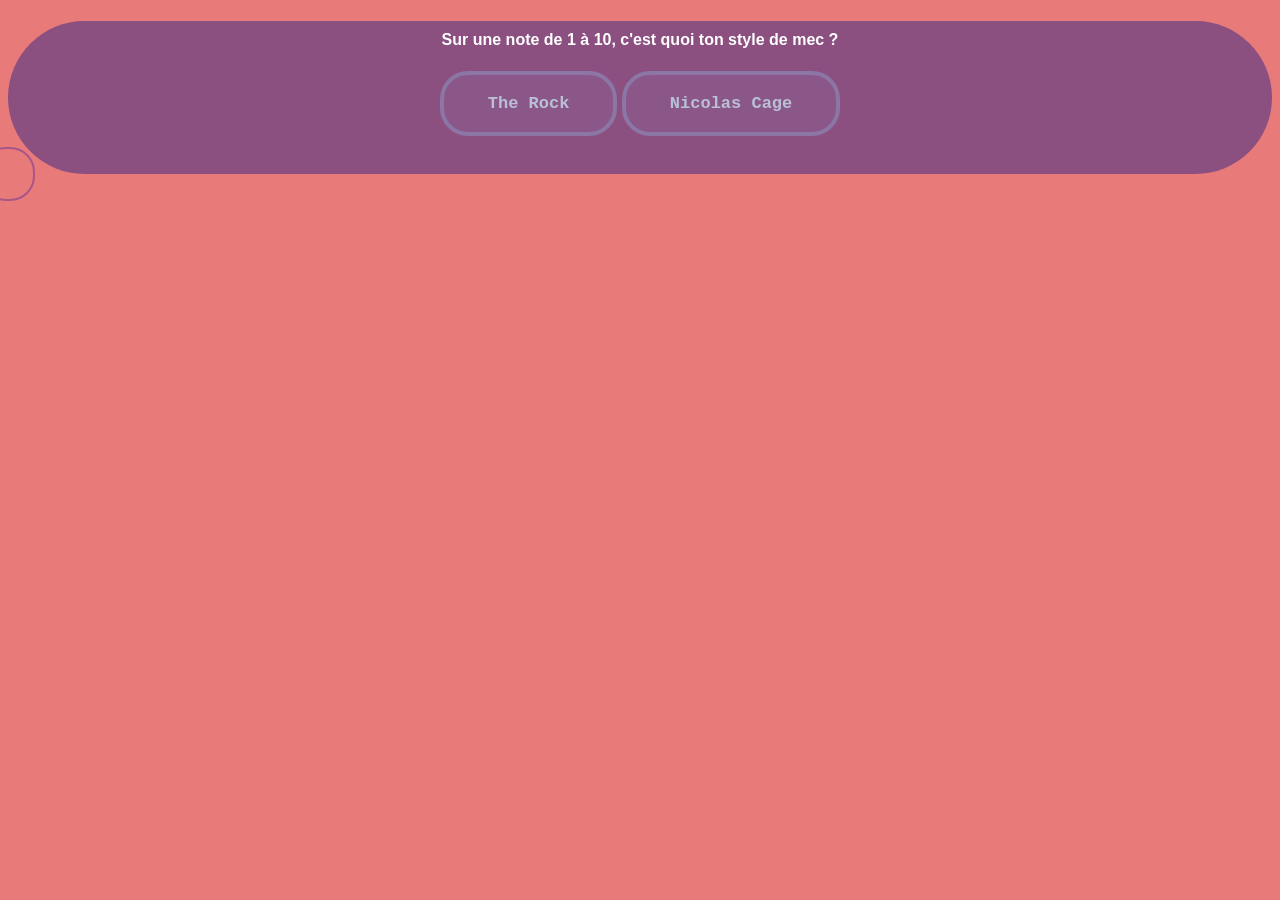
==== index.html @ f4c0b6d4 "styles upagrade" ====
<!DOCTYPE html>
<html lang="fr">
<head>
    <meta charset="UTF-8">
    <meta http-equiv="X-UA-Compatible" content="IE=edge">
    <meta name="viewport" content="width=device-width, initial-scale=1.0">
    <link rel="stylesheet" href="style.css">
    <title>ma page personnelle</title>
</head>
<body>
    <div class="question1 box">
        <h4>Sur une note de 1 à 10, c'est quoi ton style de mec ?</h4>
        <button id="btn-1" class="twoButtons">The Rock</button>
        <button id="btn-2" class="twoButtons">Nicolas Cage</button>
        <p> la reponse est :</p>
    </div>
    <div class="mousemove">    
    </div>
    <script src="script.js"></script>
</body>
</html>
---- style.css ----
h1 {
    color: #149eb1;

}

h2 {
    color: #ff04c9;
}

body {
    background-color: #e97a7a;
    text-align: justify;
    overflow-x: hidden;
}

p {
    color: #15008b;
}

h4 {
    color: white;
    text-align: center;
    padding-top: 10px;
}

p {
    color: white;
    border-radius: 5px;
    visibility: hidden;
    width: 240px;
    margin: 10px auto 0;
    transition: 0.6s ease;
}

.twoButtons {
    background-color: RGBA(139, 118, 165, 0.21);
    border-radius: 28px;
    border: 4px solid #8b76a5;
    display: inline-block;
    cursor: pointer;
    color: #b9c0d5;
    font-family: Courier New;
    font-size: 17px;
    font-weight: bold;
    padding: 19px 44px;
    text-decoration: none;
}

.twoButtons:hover {
    background-color: transparent;
}

.box {
    background-color: #8b4f80;
    font-family: 'Segoe UI', Tahoma, Geneva, Verdana, sans-serif;
    text-align: center;
    padding-bottom: 10px;
    border-radius: 200px;
}

.showAnswer {
    visibility: visible;
}

.mousemove {
    height: 50px;
    width: 50px;
    border: 2px solid rebeccapurple;
    transform: translate(-50%, -50%);
    border-radius: 25px;
    position: absolute;
    opacity: 50%;
    z-index: -1;
    transition: 0.2s ease;
}
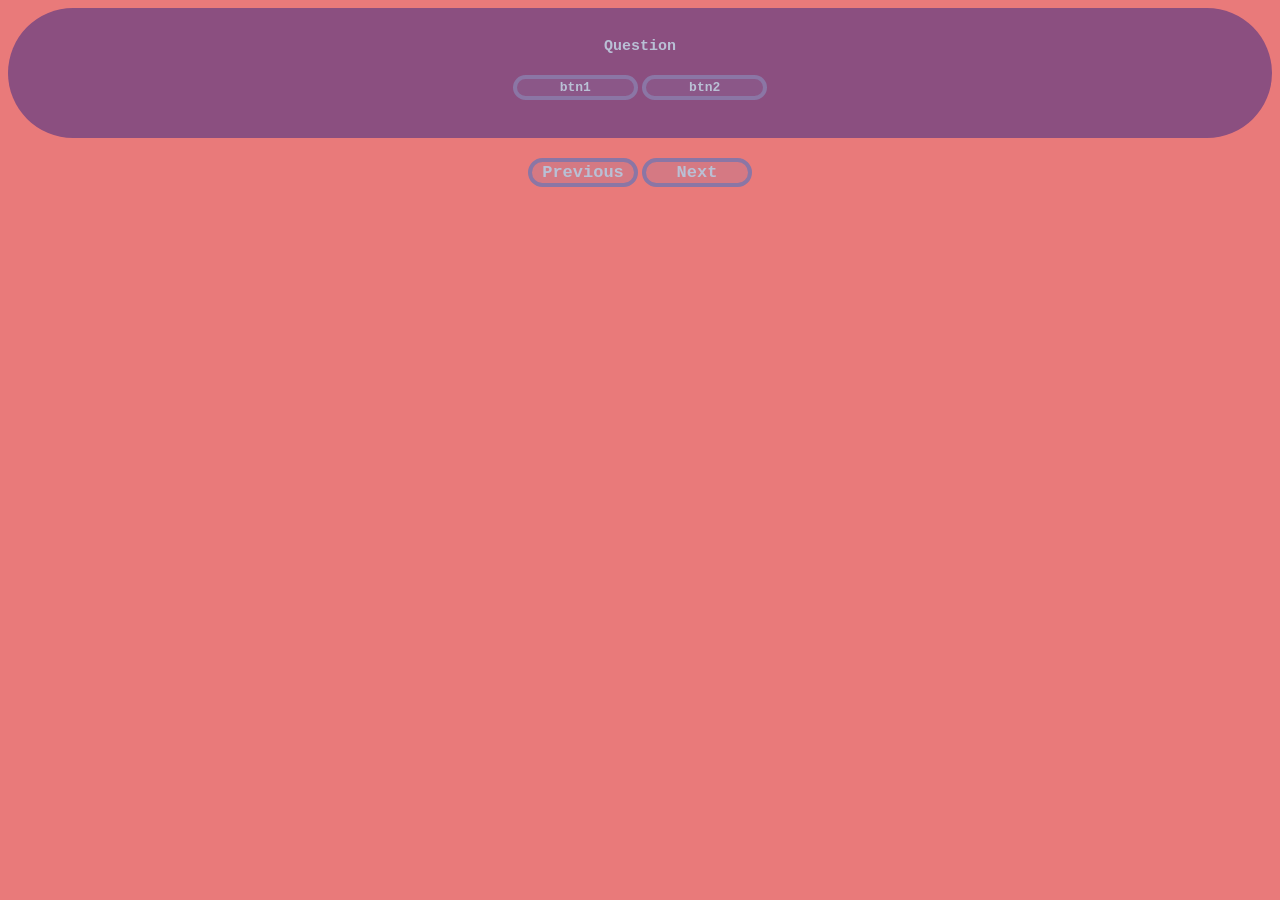
==== commit 2193bfca: "nav" ====
--- a/index.html
+++ b/index.html
@@ -9,12 +9,14 @@
 </head>
 <body>
     <div class="question1 box">
-        <h4>Sur une note de 1 à 10, c'est quoi ton style de mec ?</h4>
-        <button id="btn-1" class="twoButtons">The Rock</button>
-        <button id="btn-2" class="twoButtons">Nicolas Cage</button>
-        <p> la reponse est :</p>
+        <h4 id="question">Question</h4>
+        <button id="btn-1" class="twoButtons">btn1</button>
+        <button id="btn-2" class="twoButtons">btn2</button>
+        <p id="reponse">reponse</p>
     </div>
-    <div class="mousemove">    
+    <div class="navBtnContainer">
+        <button id ="prvsBtn" class="navBtn">Previous</button>
+        <button id ="nextBtn" class="navBtn">Next</button>
     </div>
     <script src="script.js"></script>
 </body>
--- a/style.css
+++ b/style.css
@@ -13,24 +13,26 @@
     overflow-x: hidden;
 }
 
-p {
-    color: #15008b;
-}
-
 h4 {
-    color: white;
+    color: #b9c0d5;
+    font-family:'Courier New', Courier, monospace;
+    font-weight: bold;
     text-align: center;
-    padding-top: 10px;
+    margin-left: 25px;
+    margin-right: 25px;
+    font-size: 15px;
 }
 
 p {
+    opacity: 0%;
     color: white;
     border-radius: 5px;
     visibility: hidden;
     width: 240px;
     margin: 10px auto 0;
-    transition: 0.6s ease;
+
 }
+
 
 .twoButtons {
     background-color: RGBA(139, 118, 165, 0.21);
@@ -40,9 +42,9 @@
     cursor: pointer;
     color: #b9c0d5;
     font-family: Courier New;
-    font-size: 17px;
+    font-size: 13px;
     font-weight: bold;
-    padding: 19px 44px;
+    width: 125px;
     text-decoration: none;
 }
 
@@ -55,21 +57,44 @@
     font-family: 'Segoe UI', Tahoma, Geneva, Verdana, sans-serif;
     text-align: center;
     padding-bottom: 10px;
+    padding-top: 10px;
     border-radius: 200px;
 }
 
-.showAnswer {
-    visibility: visible;
+.navBtnContainer {
+    text-align: center;
+    padding-bottom: 10px;
+    border-radius: 200px;
 }
 
-.mousemove {
-    height: 50px;
-    width: 50px;
-    border: 2px solid rebeccapurple;
-    transform: translate(-50%, -50%);
-    border-radius: 25px;
-    position: absolute;
-    opacity: 50%;
-    z-index: -1;
-    transition: 0.2s ease;
+.navBtn {
+    background-color: RGBA(139, 118, 165, 0.21);
+    width: 110px;
+    border-radius: 28px;
+    border: 4px solid #8b76a5;
+    cursor: pointer;
+    color: #b9c0d5;
+    font-family: Courier New;
+    font-size: 17px;
+    font-weight: bold;
+    margin-top: 20px;
+    text-align: center;
 }
+
+.navBtn:hover {
+    background-color: transparent;
+}
+
+.showGoodAnswer {
+    visibility: visible;
+    background-color: green;
+    opacity: 100%;
+    transition: ease 0.2s;
+}
+
+.showBadAnswer {
+    visibility: visible;
+    background-color: red;
+    opacity: 100%;
+    transition: ease 0.2s;
+}
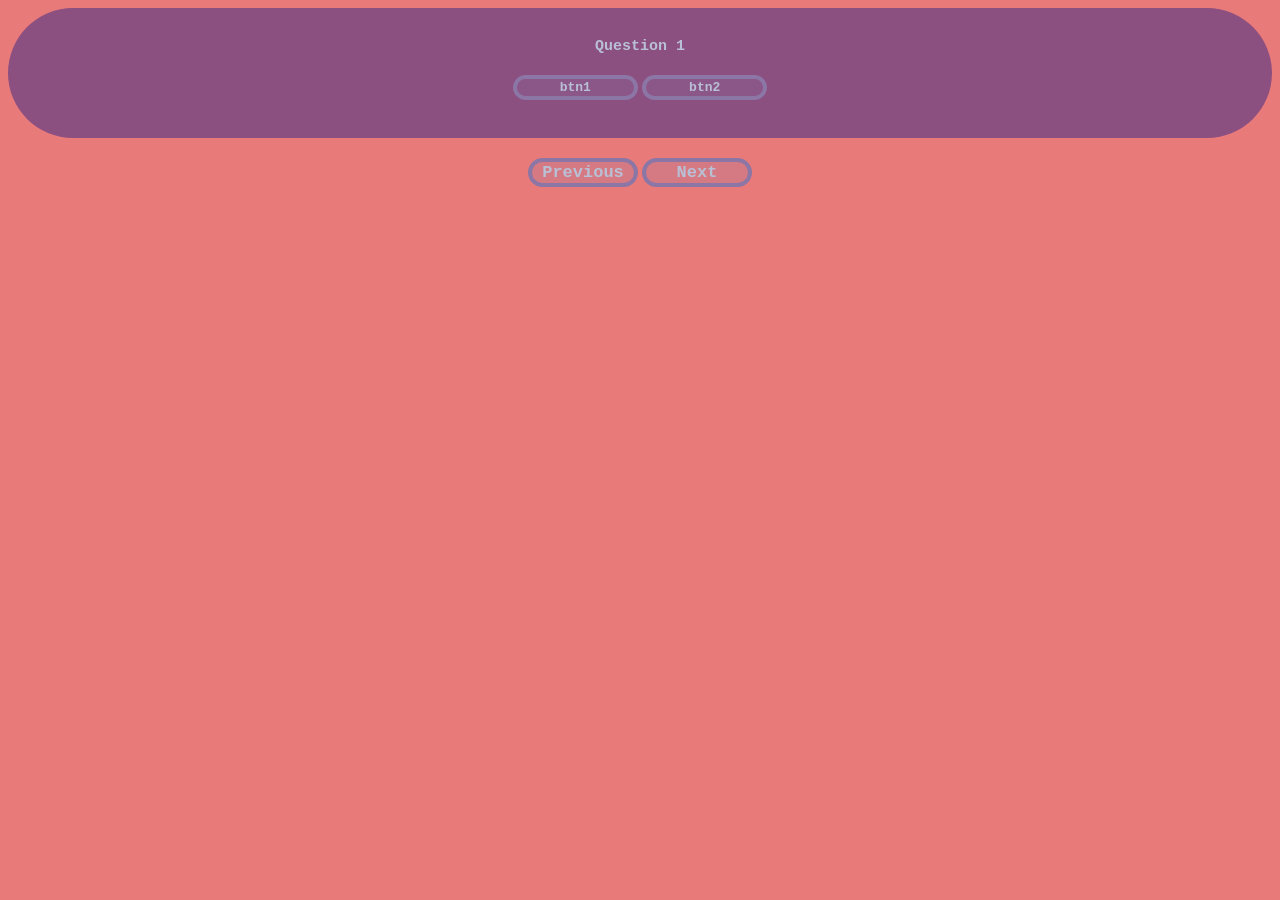
==== commit f5e8c049: "icon" ====
--- a/index.html
+++ b/index.html
@@ -5,11 +5,12 @@
     <meta http-equiv="X-UA-Compatible" content="IE=edge">
     <meta name="viewport" content="width=device-width, initial-scale=1.0">
     <link rel="stylesheet" href="style.css">
+    <link rel="Tab icon" href="icon.ico"/>
     <title>ma page personnelle</title>
 </head>
 <body>
     <div class="question1 box">
-        <h4 id="question">Question</h4>
+        <h4 id="question"></h4>
         <button id="btn-1" class="twoButtons">btn1</button>
         <button id="btn-2" class="twoButtons">btn2</button>
         <p id="reponse">reponse</p>
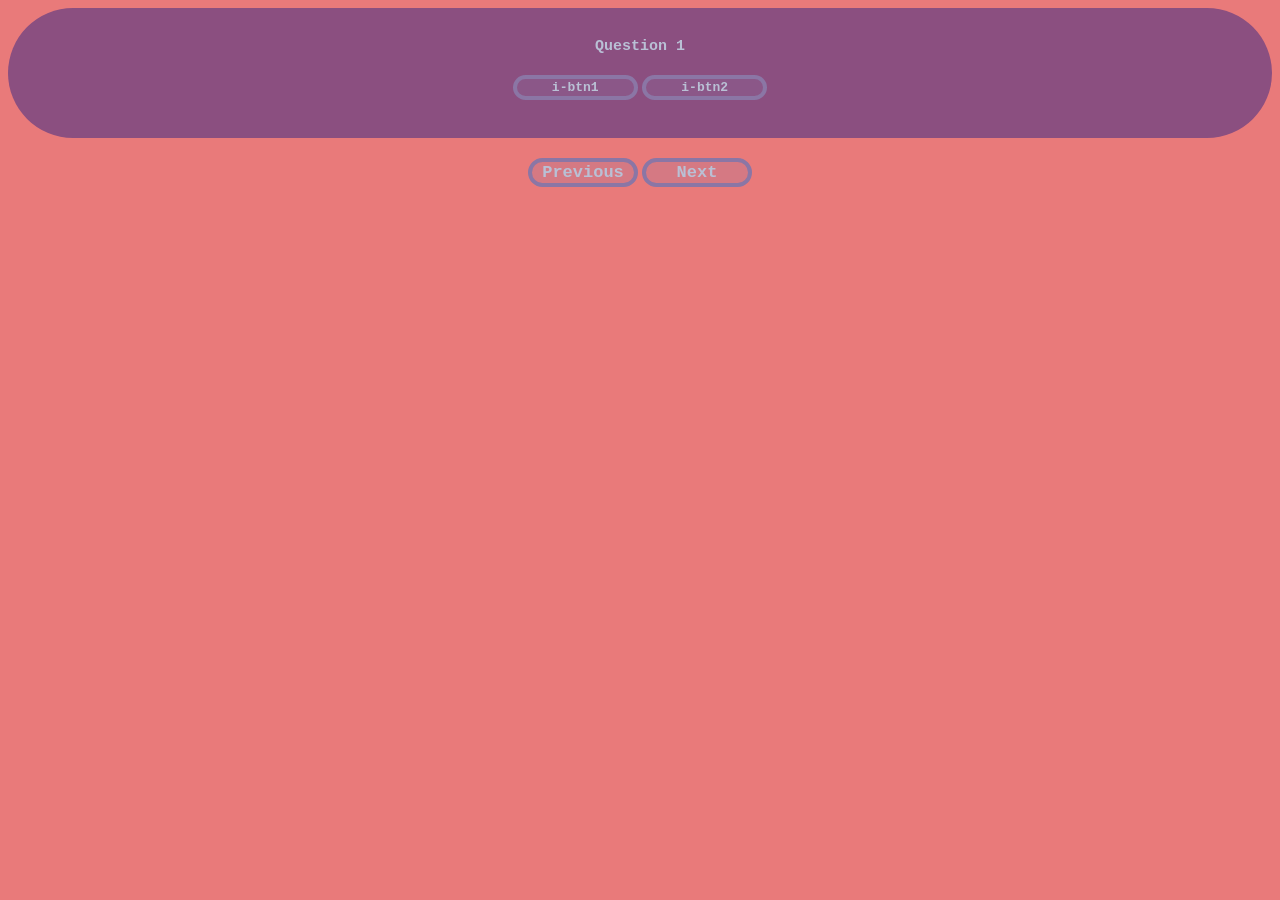
==== commit 65c35b23: "icon" ====
--- a/index.html
+++ b/index.html
@@ -10,9 +10,9 @@
 </head>
 <body>
     <div class="question1 box">
-        <h4 id="question"></h4>
-        <button id="btn-1" class="twoButtons">btn1</button>
-        <button id="btn-2" class="twoButtons">btn2</button>
+        <h4 id="question">press Next</h4>
+        <button id="btn-1" class="twoButtons"></button>
+        <button id="btn-2" class="twoButtons"></button>
         <p id="reponse">reponse</p>
     </div>
     <div class="navBtnContainer">
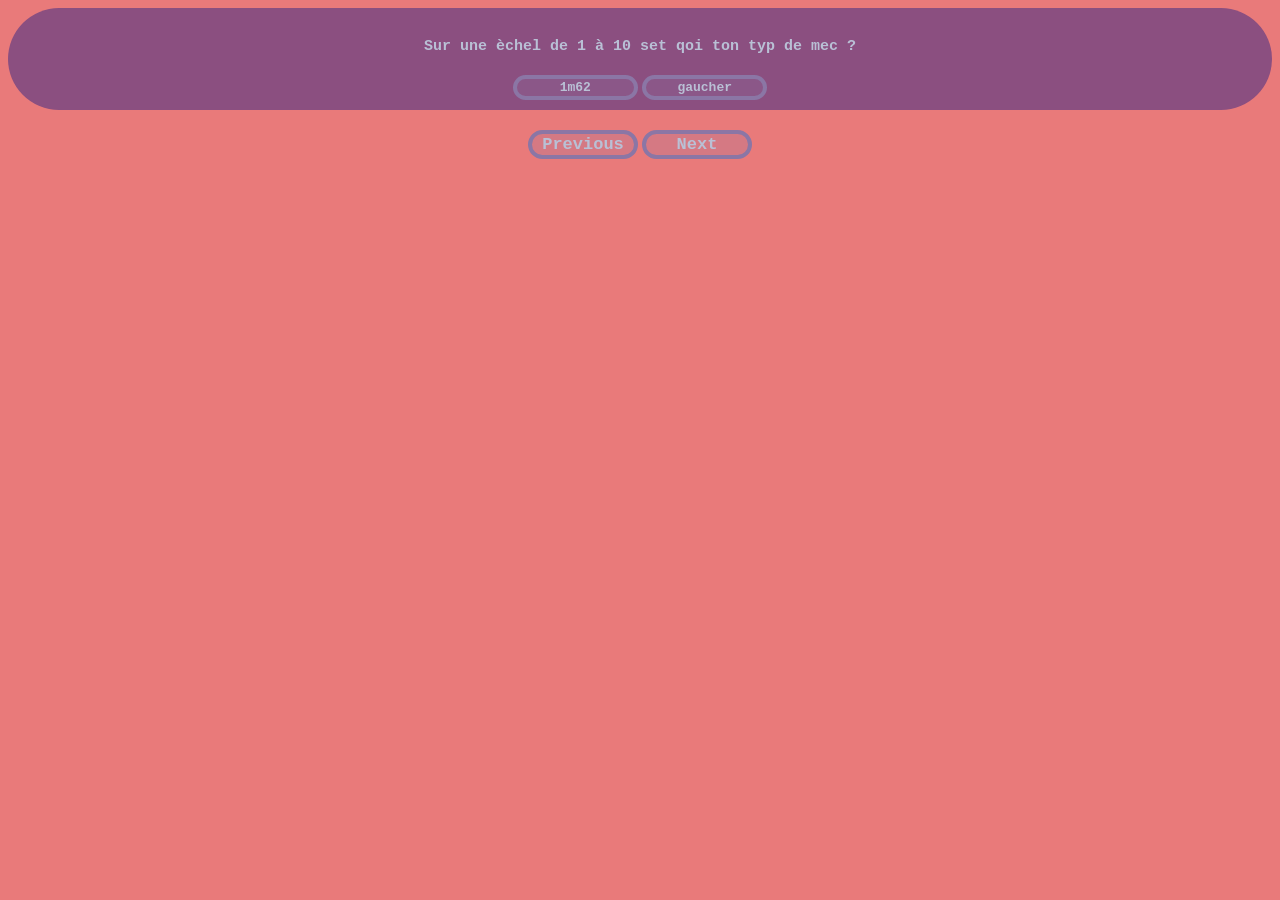
==== commit 8d2cb022: "green red buttons" ====
--- a/index.html
+++ b/index.html
@@ -13,7 +13,7 @@
         <h4 id="question">press Next</h4>
         <button id="btn-1" class="twoButtons"></button>
         <button id="btn-2" class="twoButtons"></button>
-        <p id="reponse">reponse</p>
+        <!-- <p id="reponse">reponse</p> -->
     </div>
     <div class="navBtnContainer">
         <button id ="prvsBtn" class="navBtn">Previous</button>
--- a/style.css
+++ b/style.css
@@ -61,6 +61,13 @@
     border-radius: 200px;
 }
 
+.btn-1 {
+
+}
+.btn-2 {
+
+}
+
 .navBtnContainer {
     text-align: center;
     padding-bottom: 10px;
@@ -91,10 +98,3 @@
     opacity: 100%;
     transition: ease 0.2s;
 }
-
-.showBadAnswer {
-    visibility: visible;
-    background-color: red;
-    opacity: 100%;
-    transition: ease 0.2s;
-}
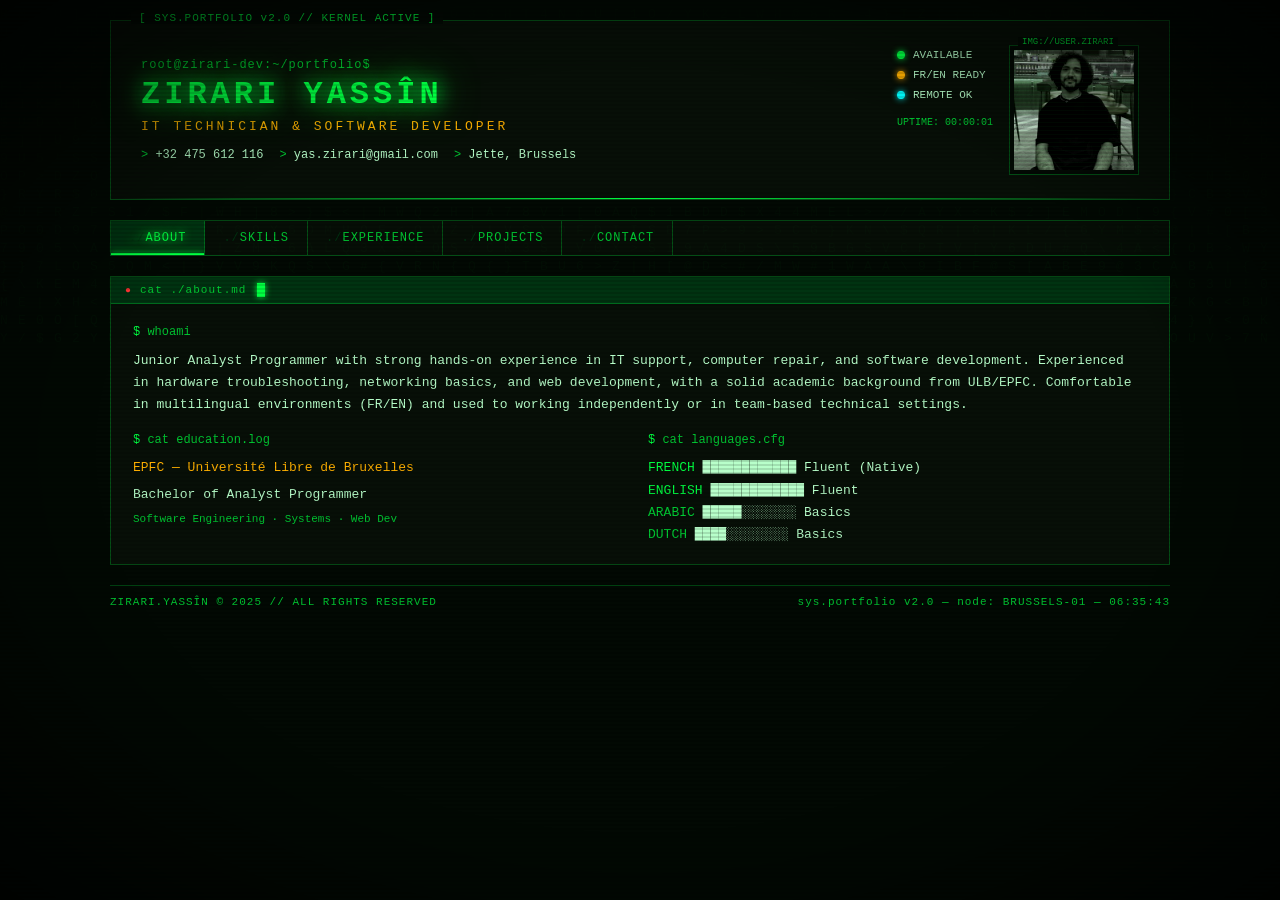
==== commit eaf586c6: "index.html" ====
--- a/index.html
+++ b/index.html
@@ -1,24 +1,953 @@
 <!DOCTYPE html>
-<html lang="fr">
+<html lang="en">
 <head>
-    <meta charset="UTF-8">
-    <meta http-equiv="X-UA-Compatible" content="IE=edge">
-    <meta name="viewport" content="width=device-width, initial-scale=1.0">
-    <link rel="stylesheet" href="style.css">
-    <link rel="Tab icon" href="icon.ico"/>
-    <title>ma page personnelle</title>
+<meta charset="UTF-8">
+<meta name="viewport" content="width=device-width, initial-scale=1.0">
+<title>ZIRARI YASSÎN // SYS.PORTFOLIO</title>
+<style>
+  :root {
+    --green: #00ff41;
+    --green-dim: #00cc33;
+    --green-faint: #003311;
+    --amber: #ffb000;
+    --red: #ff3333;
+    --cyan: #00ffff;
+    --bg: #030a04;
+    --bg2: #070f07;
+    --text: #b8ffca;
+    --border: #00ff4144;
+  }
+
+  * { margin: 0; padding: 0; box-sizing: border-box; }
+
+  html, body {
+    width: 100%; height: 100%;
+    background: var(--bg);
+    color: var(--green);
+    font-family: 'Courier New', Courier, monospace;
+    font-size: 14px;
+    overflow-x: hidden;
+  }
+
+  /* CRT scanlines overlay */
+  body::after {
+    content: '';
+    position: fixed; inset: 0;
+    background: repeating-linear-gradient(
+      0deg,
+      transparent,
+      transparent 2px,
+      rgba(0,0,0,0.12) 2px,
+      rgba(0,0,0,0.12) 4px
+    );
+    pointer-events: none;
+    z-index: 9999;
+  }
+
+  /* CRT vignette */
+  body::before {
+    content: '';
+    position: fixed; inset: 0;
+    background: radial-gradient(ellipse at center, transparent 60%, rgba(0,0,0,0.7) 100%);
+    pointer-events: none;
+    z-index: 9998;
+  }
+
+  /* BOOT SCREEN */
+  #boot {
+    position: fixed; inset: 0;
+    background: var(--bg);
+    z-index: 9990;
+    display: flex;
+    flex-direction: column;
+    justify-content: center;
+    align-items: flex-start;
+    padding: 60px;
+    animation: bootFadeOut 0.5s 4.2s forwards;
+  }
+
+  @keyframes bootFadeOut {
+    to { opacity: 0; pointer-events: none; }
+  }
+
+  .boot-line {
+    opacity: 0;
+    animation: bootReveal 0.05s forwards;
+    white-space: nowrap;
+    overflow: hidden;
+  }
+
+  @keyframes bootReveal {
+    to { opacity: 1; }
+  }
+
+  .boot-line:nth-child(1)  { animation-delay: 0.1s;  color: var(--green); }
+  .boot-line:nth-child(2)  { animation-delay: 0.35s; color: var(--text); }
+  .boot-line:nth-child(3)  { animation-delay: 0.55s; color: var(--text); }
+  .boot-line:nth-child(4)  { animation-delay: 0.75s; color: var(--amber); }
+  .boot-line:nth-child(5)  { animation-delay: 1.0s;  color: var(--text); }
+  .boot-line:nth-child(6)  { animation-delay: 1.2s;  color: var(--green); }
+  .boot-line:nth-child(7)  { animation-delay: 1.5s;  color: var(--text); }
+  .boot-line:nth-child(8)  { animation-delay: 1.7s;  color: var(--text); }
+  .boot-line:nth-child(9)  { animation-delay: 1.9s;  color: var(--amber); }
+  .boot-line:nth-child(10) { animation-delay: 2.2s;  color: var(--green); font-weight: bold; letter-spacing: 2px; }
+  .boot-line:nth-child(11) { animation-delay: 2.5s;  color: var(--cyan); }
+  .boot-line:nth-child(12) { animation-delay: 2.8s;  color: var(--green); }
+  .boot-line:nth-child(13) { animation-delay: 3.1s;  color: var(--amber); }
+  .boot-line:nth-child(14) { animation-delay: 3.6s;  color: var(--green); }
+
+  /* MAIN LAYOUT */
+  #main {
+    opacity: 0;
+    animation: mainReveal 0.6s 4.3s forwards;
+    min-height: 100vh;
+    padding: 20px;
+    max-width: 1100px;
+    margin: 0 auto;
+  }
+
+  @keyframes mainReveal {
+    to { opacity: 1; }
+  }
+
+  /* HEADER */
+  .header {
+    border: 1px solid var(--border);
+    padding: 24px 30px;
+    margin-bottom: 20px;
+    position: relative;
+    background: var(--bg2);
+    display: grid;
+    grid-template-columns: 1fr auto;
+    gap: 24px;
+    align-items: center;
+  }
+
+  .header::before {
+    content: '[ SYS.PORTFOLIO v2.0 // KERNEL ACTIVE ]';
+    position: absolute;
+    top: -9px; left: 20px;
+    background: var(--bg);
+    padding: 0 8px;
+    font-size: 11px;
+    color: var(--green-dim);
+    letter-spacing: 1px;
+  }
+
+  .header::after {
+    content: '';
+    position: absolute;
+    bottom: 0; left: 0; right: 0;
+    height: 1px;
+    background: linear-gradient(90deg, transparent, var(--green), transparent);
+    animation: scanH 3s linear infinite;
+  }
+
+  @keyframes scanH {
+    0%   { transform: scaleX(0); opacity: 0; }
+    50%  { transform: scaleX(1); opacity: 1; }
+    100% { transform: scaleX(0); opacity: 0; }
+  }
+
+  .name-block {}
+
+  .prompt-path {
+    color: var(--green-dim);
+    font-size: 12px;
+    margin-bottom: 4px;
+    letter-spacing: 1px;
+  }
+
+  .name {
+    font-size: 32px;
+    font-weight: bold;
+    color: var(--green);
+    letter-spacing: 4px;
+    text-shadow: 0 0 20px var(--green), 0 0 40px var(--green-dim);
+    animation: glitch 8s infinite;
+    position: relative;
+  }
+
+  @keyframes glitch {
+    0%, 92%, 100% { text-shadow: 0 0 20px var(--green), 0 0 40px var(--green-dim); transform: none; }
+    93%  { transform: translate(-2px, 0); text-shadow: 2px 0 var(--cyan), -2px 0 var(--red); }
+    94%  { transform: translate(2px, 0);  text-shadow: -2px 0 var(--cyan), 2px 0 var(--red); }
+    95%  { transform: translate(0, 0);    text-shadow: 0 0 20px var(--green); }
+    96%  { transform: translate(-1px, 0); }
+    97%  { transform: none; }
+  }
+
+  .title-tag {
+    color: var(--amber);
+    font-size: 13px;
+    letter-spacing: 3px;
+    margin-top: 6px;
+    margin-bottom: 14px;
+  }
+
+  .contact-row {
+    display: flex;
+    flex-wrap: wrap;
+    gap: 16px;
+    font-size: 12px;
+    color: var(--text);
+  }
+
+  .contact-row span::before { content: '> '; color: var(--green-dim); }
+
+  .status-dots {
+    display: flex;
+    flex-direction: column;
+    gap: 8px;
+    font-size: 11px;
+    color: var(--text);
+    align-self: flex-start;
+    margin-top: 4px;
+  }
+
+  .status-dots .dot {
+    display: flex;
+    align-items: center;
+    gap: 8px;
+  }
+
+  .dot-led {
+    width: 8px; height: 8px;
+    border-radius: 50%;
+    background: var(--green);
+    box-shadow: 0 0 6px var(--green);
+    animation: blink 1.2s ease-in-out infinite;
+    flex-shrink: 0;
+  }
+
+  .dot-led.amber { background: var(--amber); box-shadow: 0 0 6px var(--amber); animation-delay: 0.4s; }
+  .dot-led.cyan  { background: var(--cyan);  box-shadow: 0 0 6px var(--cyan);  animation-delay: 0.8s; }
+
+  @keyframes blink {
+    0%, 100% { opacity: 1; }
+    50% { opacity: 0.2; }
+  }
+
+  /* PROFILE PHOTO */
+  .photo-frame {
+    border: 1px solid var(--border);
+    padding: 4px;
+    position: relative;
+    width: 130px;
+    height: 130px;
+    flex-shrink: 0;
+    background: var(--bg);
+  }
+
+  .photo-frame::before {
+    content: 'IMG://USER.ZIRARI';
+    position: absolute;
+    top: -9px; left: 8px;
+    background: var(--bg);
+    padding: 0 4px;
+    font-size: 9px;
+    color: var(--green-dim);
+  }
+
+  .photo-frame img {
+    width: 100%;
+    height: 100%;
+    object-fit: cover;
+    object-position: top center;
+    filter: saturate(0.4) contrast(1.2) brightness(0.9) sepia(0.15) hue-rotate(80deg);
+    display: block;
+  }
+
+  .photo-scanline {
+    position: absolute;
+    inset: 4px;
+    background: repeating-linear-gradient(
+      0deg,
+      transparent,
+      transparent 3px,
+      rgba(0,255,65,0.04) 3px,
+      rgba(0,255,65,0.04) 4px
+    );
+    pointer-events: none;
+  }
+
+  /* NAV */
+  .nav {
+    display: flex;
+    gap: 0;
+    margin-bottom: 20px;
+    border: 1px solid var(--border);
+    background: var(--bg2);
+    overflow: hidden;
+  }
+
+  .nav-btn {
+    background: none;
+    border: none;
+    border-right: 1px solid var(--border);
+    color: var(--green-dim);
+    padding: 10px 18px;
+    font-family: 'Courier New', monospace;
+    font-size: 12px;
+    cursor: pointer;
+    letter-spacing: 1px;
+    transition: all 0.15s;
+    position: relative;
+    overflow: hidden;
+  }
+
+  .nav-btn::before { content: './'; color: var(--green-faint); }
+
+  .nav-btn:hover,
+  .nav-btn.active {
+    background: var(--green-faint);
+    color: var(--green);
+    text-shadow: 0 0 8px var(--green);
+  }
+
+  .nav-btn.active::after {
+    content: '';
+    position: absolute;
+    bottom: 0; left: 0; right: 0;
+    height: 2px;
+    background: var(--green);
+    box-shadow: 0 0 6px var(--green);
+  }
+
+  /* SECTIONS */
+  .section { display: none; }
+  .section.active { display: block; }
+
+  /* TERMINAL WINDOW */
+  .terminal-window {
+    border: 1px solid var(--border);
+    background: var(--bg2);
+    margin-bottom: 16px;
+    position: relative;
+  }
+
+  .term-titlebar {
+    background: var(--green-faint);
+    padding: 6px 14px;
+    font-size: 11px;
+    color: var(--green-dim);
+    letter-spacing: 1px;
+    border-bottom: 1px solid var(--border);
+    display: flex;
+    align-items: center;
+    gap: 8px;
+  }
+
+  .term-titlebar::before {
+    content: '●';
+    color: var(--red);
+    font-size: 10px;
+  }
+
+  .term-body {
+    padding: 18px 22px;
+    line-height: 1.8;
+  }
+
+  /* ABOUT SECTION */
+  .about-grid {
+    display: grid;
+    grid-template-columns: 1fr 1fr;
+    gap: 16px;
+  }
+
+  .cmd-line { color: var(--green-dim); font-size: 12px; margin-bottom: 6px; }
+  .cmd-line::before { content: '$ '; color: var(--green); }
+  .output-text { color: var(--text); font-size: 13px; line-height: 1.7; }
+
+  /* SKILLS */
+  .skill-group-title {
+    color: var(--amber);
+    font-size: 11px;
+    letter-spacing: 2px;
+    margin: 12px 0 8px;
+    padding-left: 2px;
+  }
+
+  .skill-row {
+    display: grid;
+    grid-template-columns: 170px 1fr 32px;
+    align-items: center;
+    gap: 12px;
+    margin-bottom: 6px;
+  }
+
+  .skill-name {
+    color: var(--text);
+    font-size: 12px;
+    white-space: nowrap;
+  }
+
+  .skill-bar-bg {
+    height: 10px;
+    background: var(--green-faint);
+    border: 1px solid var(--border);
+    position: relative;
+    overflow: hidden;
+  }
+
+  .skill-bar-fill {
+    height: 100%;
+    background: linear-gradient(90deg, var(--green-dim), var(--green));
+    box-shadow: 0 0 8px var(--green-dim);
+    transform-origin: left;
+    transform: scaleX(0);
+    transition: transform 0.8s cubic-bezier(0.16, 1, 0.3, 1);
+  }
+
+  .skill-pct { color: var(--green-dim); font-size: 11px; }
+
+  /* EXPERIENCE */
+  .exp-item {
+    margin-bottom: 22px;
+    padding-bottom: 22px;
+    border-bottom: 1px dashed var(--green-faint);
+    position: relative;
+  }
+
+  .exp-item:last-child { border-bottom: none; margin-bottom: 0; }
+
+  .exp-item::before {
+    content: '▶';
+    color: var(--green);
+    margin-right: 10px;
+    font-size: 10px;
+  }
+
+  .exp-role {
+    display: inline;
+    color: var(--green);
+    font-size: 14px;
+    font-weight: bold;
+    letter-spacing: 1px;
+  }
+
+  .exp-company {
+    color: var(--amber);
+    font-size: 12px;
+    margin: 4px 0 2px;
+    padding-left: 20px;
+  }
+
+  .exp-date {
+    color: var(--green-dim);
+    font-size: 11px;
+    padding-left: 20px;
+    margin-bottom: 8px;
+  }
+
+  .exp-bullets {
+    padding-left: 20px;
+    list-style: none;
+  }
+
+  .exp-bullets li {
+    color: var(--text);
+    font-size: 12px;
+    line-height: 1.7;
+    padding-left: 14px;
+    position: relative;
+  }
+
+  .exp-bullets li::before {
+    content: '//';
+    position: absolute;
+    left: 0;
+    color: var(--green-dim);
+    font-size: 11px;
+  }
+
+  /* PROJECTS */
+  .project-card {
+    border: 1px solid var(--border);
+    background: var(--bg2);
+    padding: 18px 22px;
+    margin-bottom: 14px;
+    position: relative;
+    transition: border-color 0.2s;
+  }
+
+  .project-card:hover { border-color: var(--green); }
+
+  .project-card::before {
+    content: attr(data-id);
+    position: absolute;
+    top: -9px; right: 20px;
+    background: var(--bg);
+    padding: 0 8px;
+    font-size: 10px;
+    color: var(--green-dim);
+  }
+
+  .proj-title {
+    color: var(--green);
+    font-size: 14px;
+    font-weight: bold;
+    letter-spacing: 1px;
+    margin-bottom: 6px;
+  }
+
+  .proj-tools {
+    display: flex;
+    flex-wrap: wrap;
+    gap: 6px;
+    margin: 8px 0;
+  }
+
+  .tag {
+    background: var(--green-faint);
+    border: 1px solid var(--border);
+    color: var(--green-dim);
+    font-size: 10px;
+    padding: 2px 8px;
+    letter-spacing: 1px;
+  }
+
+  .proj-desc { color: var(--text); font-size: 12px; line-height: 1.7; }
+
+  /* CONTACT */
+  .contact-grid {
+    display: grid;
+    grid-template-columns: 1fr 1fr;
+    gap: 14px;
+  }
+
+  .contact-item {
+    border: 1px solid var(--border);
+    padding: 14px 18px;
+    background: var(--bg2);
+    transition: all 0.2s;
+  }
+
+  .contact-item:hover {
+    border-color: var(--green);
+    background: var(--green-faint);
+  }
+
+  .c-label { color: var(--green-dim); font-size: 10px; letter-spacing: 2px; margin-bottom: 6px; }
+  .c-value { color: var(--text); font-size: 13px; }
+
+  /* CURSOR */
+  .cursor {
+    display: inline-block;
+    width: 8px;
+    height: 14px;
+    background: var(--green);
+    box-shadow: 0 0 6px var(--green);
+    animation: cursorBlink 1s step-end infinite;
+    vertical-align: middle;
+    margin-left: 3px;
+  }
+
+  @keyframes cursorBlink {
+    0%, 100% { opacity: 1; }
+    50%       { opacity: 0; }
+  }
+
+  /* MATRIX CANVAS */
+  #matrix {
+    position: fixed;
+    top: 0; left: 0;
+    width: 100%; height: 100%;
+    opacity: 0.025;
+    pointer-events: none;
+    z-index: 0;
+  }
+
+  /* FOOTER */
+  .footer {
+    border-top: 1px solid var(--border);
+    padding: 10px 0;
+    margin-top: 20px;
+    display: flex;
+    justify-content: space-between;
+    font-size: 11px;
+    color: var(--green-dim);
+    letter-spacing: 1px;
+  }
+
+  /* UPTIME */
+  #uptime { color: var(--green-dim); }
+
+  @media (max-width: 700px) {
+    .header { grid-template-columns: 1fr; }
+    .photo-frame { display: none; }
+    .about-grid, .contact-grid { grid-template-columns: 1fr; }
+    .skill-row { grid-template-columns: 130px 1fr 32px; }
+    .name { font-size: 22px; }
+    #boot { padding: 24px; }
+  }
+</style>
 </head>
 <body>
-    <div class="question1 box">
-        <h4 id="question">press Next</h4>
-        <button id="btn-1" class="twoButtons"></button>
-        <button id="btn-2" class="twoButtons"></button>
-        <!-- <p id="reponse">reponse</p> -->
+
+<canvas id="matrix"></canvas>
+
+<!-- BOOT SCREEN -->
+<div id="boot">
+  <div class="boot-line">BIOS v2.0.6 // ZIRARI SYSTEMS INITIALIZING...</div>
+  <div class="boot-line">Checking memory...................... [  OK  ]</div>
+  <div class="boot-line">Loading kernel modules.............. [  OK  ]</div>
+  <div class="boot-line">Mounting filesystem................. [ WARN  ]  // portfolio.sys</div>
+  <div class="boot-line">Network interface eth0.............. [  OK  ]  // 192.168.1.42</div>
+  <div class="boot-line">Starting SSH daemon................. [  OK  ]</div>
+  <div class="boot-line">Loading user profile: ZIRARI........ [  OK  ]</div>
+  <div class="boot-line">Skills database verified............ [  OK  ]</div>
+  <div class="boot-line">Work history parsed................. [  OK  ]</div>
+  <div class="boot-line">&nbsp;</div>
+  <div class="boot-line">██████████████████████████████████  100% — SYSTEM READY</div>
+  <div class="boot-line">&nbsp;</div>
+  <div class="boot-line">Welcome, USER. Type a section to begin.</div>
+  <div class="boot-line">Launching portfolio interface...<span class="cursor"></span></div>
+</div>
+
+<!-- MAIN INTERFACE -->
+<div id="main">
+
+  <header class="header">
+    <div class="name-block">
+      <div class="prompt-path">root@zirari-dev:~/portfolio$</div>
+      <div class="name">ZIRARI YASSÎN</div>
+      <div class="title-tag">IT TECHNICIAN &amp; SOFTWARE DEVELOPER</div>
+      <div class="contact-row">
+        <span>+32 475 612 116</span>
+        <span>yas.zirari@gmail.com</span>
+        <span>Jette, Brussels</span>
+      </div>
     </div>
-    <div class="navBtnContainer">
-        <button id ="prvsBtn" class="navBtn">Previous</button>
-        <button id ="nextBtn" class="navBtn">Next</button>
+    <div style="display:flex; gap:16px; align-items:flex-start;">
+      <div class="status-dots">
+        <div class="dot"><div class="dot-led"></div>AVAILABLE</div>
+        <div class="dot"><div class="dot-led amber"></div>FR/EN READY</div>
+        <div class="dot"><div class="dot-led cyan"></div>REMOTE OK</div>
+        <div style="margin-top:8px; font-size:10px; color:var(--green-dim);">UPTIME: <span id="uptime">00:00:00</span></div>
+      </div>
+      <div class="photo-frame">
+        <img src="PHOTO_PLACEHOLDER" alt="Yassîn Zirari">
+        <div class="photo-scanline"></div>
+      </div>
     </div>
-    <script src="script.js"></script>
+  </header>
+
+  <nav class="nav">
+    <button class="nav-btn active" onclick="showSection('about')">ABOUT</button>
+    <button class="nav-btn" onclick="showSection('skills')">SKILLS</button>
+    <button class="nav-btn" onclick="showSection('experience')">EXPERIENCE</button>
+    <button class="nav-btn" onclick="showSection('projects')">PROJECTS</button>
+    <button class="nav-btn" onclick="showSection('contact')">CONTACT</button>
+  </nav>
+
+  <!-- ABOUT -->
+  <section id="about" class="section active">
+    <div class="terminal-window">
+      <div class="term-titlebar">cat ./about.md<span class="cursor"></span></div>
+      <div class="term-body">
+        <div class="cmd-line">whoami</div>
+        <p class="output-text" style="margin-bottom:14px;">
+          Junior Analyst Programmer with strong hands-on experience in IT support, computer repair, and software development.
+          Experienced in hardware troubleshooting, networking basics, and web development, with a solid academic background
+          from ULB/EPFC. Comfortable in multilingual environments (FR/EN) and used to working independently or in team-based technical settings.
+        </p>
+        <div class="about-grid">
+          <div>
+            <div class="cmd-line">cat education.log</div>
+            <div class="output-text">
+              <div style="color:var(--amber); margin-bottom:4px;">EPFC — Université Libre de Bruxelles</div>
+              <div>Bachelor of Analyst Programmer</div>
+              <div style="color:var(--green-dim); font-size:11px; margin-top:4px;">Software Engineering · Systems · Web Dev</div>
+            </div>
+          </div>
+          <div>
+            <div class="cmd-line">cat languages.cfg</div>
+            <div class="output-text">
+              <div><span style="color:var(--green);">FRENCH  </span> ████████████ Fluent (Native)</div>
+              <div><span style="color:var(--green);">ENGLISH </span> ████████████ Fluent</div>
+              <div><span style="color:var(--green-dim);">ARABIC  </span> █████░░░░░░░ Basics</div>
+              <div><span style="color:var(--green-dim);">DUTCH   </span> ████░░░░░░░░ Basics</div>
+            </div>
+          </div>
+        </div>
+      </div>
+    </div>
+  </section>
+
+  <!-- SKILLS -->
+  <section id="skills" class="section">
+    <div class="terminal-window">
+      <div class="term-titlebar">ls -la ./skills/ | sort -k5 -r<span class="cursor"></span></div>
+      <div class="term-body" id="skills-body">
+
+        <div class="skill-group-title">// PROGRAMMING &amp; SOFTWARE</div>
+        <div class="skill-row"><span class="skill-name">Java</span><div class="skill-bar-bg"><div class="skill-bar-fill" data-pct="0.82"></div></div><span class="skill-pct">82%</span></div>
+        <div class="skill-row"><span class="skill-name">Python</span><div class="skill-bar-bg"><div class="skill-bar-fill" data-pct="0.78"></div></div><span class="skill-pct">78%</span></div>
+        <div class="skill-row"><span class="skill-name">C#</span><div class="skill-bar-bg"><div class="skill-bar-fill" data-pct="0.72"></div></div><span class="skill-pct">72%</span></div>
+        <div class="skill-row"><span class="skill-name">OOP / SDLC / Agile</span><div class="skill-bar-bg"><div class="skill-bar-fill" data-pct="0.85"></div></div><span class="skill-pct">85%</span></div>
+        <div class="skill-row"><span class="skill-name">Git</span><div class="skill-bar-bg"><div class="skill-bar-fill" data-pct="0.80"></div></div><span class="skill-pct">80%</span></div>
+
+        <div class="skill-group-title">// WEB DEVELOPMENT</div>
+        <div class="skill-row"><span class="skill-name">HTML / CSS</span><div class="skill-bar-bg"><div class="skill-bar-fill" data-pct="0.90"></div></div><span class="skill-pct">90%</span></div>
+        <div class="skill-row"><span class="skill-name">JavaScript</span><div class="skill-bar-bg"><div class="skill-bar-fill" data-pct="0.82"></div></div><span class="skill-pct">82%</span></div>
+        <div class="skill-row"><span class="skill-name">React</span><div class="skill-bar-bg"><div class="skill-bar-fill" data-pct="0.70"></div></div><span class="skill-pct">70%</span></div>
+        <div class="skill-row"><span class="skill-name">Angular</span><div class="skill-bar-bg"><div class="skill-bar-fill" data-pct="0.65"></div></div><span class="skill-pct">65%</span></div>
+
+        <div class="skill-group-title">// DATABASES</div>
+        <div class="skill-row"><span class="skill-name">SQL</span><div class="skill-bar-bg"><div class="skill-bar-fill" data-pct="0.80"></div></div><span class="skill-pct">80%</span></div>
+        <div class="skill-row"><span class="skill-name">DB Design &amp; Modeling</span><div class="skill-bar-bg"><div class="skill-bar-fill" data-pct="0.75"></div></div><span class="skill-pct">75%</span></div>
+
+        <div class="skill-group-title">// IT SUPPORT &amp; HARDWARE</div>
+        <div class="skill-row"><span class="skill-name">PC Assembly / Repair</span><div class="skill-bar-bg"><div class="skill-bar-fill" data-pct="0.95"></div></div><span class="skill-pct">95%</span></div>
+        <div class="skill-row"><span class="skill-name">Hardware Diagnostics</span><div class="skill-bar-bg"><div class="skill-bar-fill" data-pct="0.92"></div></div><span class="skill-pct">92%</span></div>
+        <div class="skill-row"><span class="skill-name">LAN / Wi-Fi Config</span><div class="skill-bar-bg"><div class="skill-bar-fill" data-pct="0.88"></div></div><span class="skill-pct">88%</span></div>
+        <div class="skill-row"><span class="skill-name">System Optimization</span><div class="skill-bar-bg"><div class="skill-bar-fill" data-pct="0.90"></div></div><span class="skill-pct">90%</span></div>
+        <div class="skill-row"><span class="skill-name">Windows / PowerShell</span><div class="skill-bar-bg"><div class="skill-bar-fill" data-pct="0.87"></div></div><span class="skill-pct">87%</span></div>
+
+      </div>
+    </div>
+  </section>
+
+  <!-- EXPERIENCE -->
+  <section id="experience" class="section">
+    <div class="terminal-window">
+      <div class="term-titlebar">cat ./experience.log | grep -v "^\s*$"<span class="cursor"></span></div>
+      <div class="term-body">
+
+        <div class="exp-item">
+          <div class="exp-role">Independent Computer Technician &amp; Web Developer</div>
+          <div class="exp-company">Freelance</div>
+          <div class="exp-date">4 years alongside studies | Brussels</div>
+          <ul class="exp-bullets">
+            <li>Built, upgraded, repaired, and optimized 100+ desktop systems for private and small business clients</li>
+            <li>Diagnosed hardware, software, and network issues — LAN/Wi-Fi, connectivity, basic security</li>
+            <li>Designed and developed websites: structure, styling, and full functionality</li>
+            <li>Managed clients independently: communication, scheduling, technical follow-up</li>
+          </ul>
+        </div>
+
+        <div class="exp-item">
+          <div class="exp-role">Junior Developer / IT Assistant</div>
+          <div class="exp-company">SPEOS (Interim)</div>
+          <div class="exp-date">Interim contract | Brussels</div>
+          <ul class="exp-bullets">
+            <li>Contributed to development of a Print Spool management program for internal automation</li>
+            <li>Code versioning and build processes using Git and Jenkins</li>
+            <li>Collaborated with QA and operations to troubleshoot print job errors and improve performance</li>
+            <li>Assisted in deployment and monitoring of test builds across environments</li>
+          </ul>
+        </div>
+
+        <div class="exp-item">
+          <div class="exp-role">Polyvalent Printing Operator</div>
+          <div class="exp-company">SPEOS (Student)</div>
+          <div class="exp-date">Student position</div>
+          <ul class="exp-bullets">
+            <li>Operated high-volume printing equipment: Riso T2100, Xerox Nuvera, Canon ColorStream 6000</li>
+            <li>Ensured print quality and troubleshot issues to minimize downtime</li>
+            <li>Collaborated in fast-paced production environment to meet tight deadlines</li>
+          </ul>
+        </div>
+
+        <div class="exp-item">
+          <div class="exp-role">Store Assistant</div>
+          <div class="exp-company">Okay Jette (Student)</div>
+          <div class="exp-date">Student position | Jette</div>
+          <ul class="exp-bullets">
+            <li>Managed bread baking and fresh stock availability throughout the day</li>
+            <li>Operated cash register with accurate transaction handling</li>
+            <li>Customer service: inquiries, product recommendations, problem resolution</li>
+          </ul>
+        </div>
+
+      </div>
+    </div>
+  </section>
+
+  <!-- PROJECTS -->
+  <section id="projects" class="section">
+    <div class="terminal-window">
+      <div class="term-titlebar">ls ./projects/ --color=auto<span class="cursor"></span></div>
+      <div class="term-body">
+
+        <div class="project-card" data-id="PROJECT_01">
+          <div class="proj-title">▸ Windows Login Failure — Troubleshooting Scenario</div>
+          <div class="proj-tools">
+            <span class="tag">Windows 10/11</span>
+            <span class="tag">Event Viewer</span>
+            <span class="tag">CMD</span>
+            <span class="tag">PowerShell</span>
+            <span class="tag">Local Policy</span>
+          </div>
+          <div class="proj-desc">
+            Problem: User unable to log in — "Incorrect password" despite correct credentials.<br>
+            Steps: Safe mode access → Local user account reset → Security logs examination → Preventative policy creation.<br>
+            Outcome: Restored login functionality. Documented steps and applied user policy to prevent recurrence.
+          </div>
+        </div>
+
+        <div class="project-card" data-id="PROJECT_02">
+          <div class="proj-title">▸ Virtual IT Support Home Lab</div>
+          <div class="proj-tools">
+            <span class="tag">VirtualBox</span>
+            <span class="tag">Windows Server</span>
+            <span class="tag">Active Directory</span>
+            <span class="tag">Group Policy</span>
+          </div>
+          <div class="proj-desc">
+            Built a full home lab environment simulating a corporate IT setup.<br>
+            Tasks: Creating/managing user accounts, Group Policy basics, permission control, shared folder configuration, login restrictions.<br>
+            Outcome: Real hands-on environment mirroring enterprise IT — directly applicable to Level 1/2 support roles.
+          </div>
+        </div>
+
+        <div class="project-card" data-id="PROJECT_03">
+          <div class="proj-title">▸ Network Configuration &amp; Troubleshooting Demo</div>
+          <div class="proj-tools">
+            <span class="tag">Static IP Config</span>
+            <span class="tag">DNS</span>
+            <span class="tag">Wireshark</span>
+            <span class="tag">diagrams.net</span>
+            <span class="tag">Router Admin</span>
+          </div>
+          <div class="proj-desc">
+            Documented hands-on home network configuration tasks.<br>
+            Tasks: Static IP assignment, DNS configuration, ping failure diagnosis, router admin setup, network map diagram creation.<br>
+            Outcome: Full network topology diagram + packet capture samples with annotated analysis.
+          </div>
+        </div>
+
+        <div class="project-card" data-id="PROJECT_04">
+          <div class="proj-title">▸ Print Spool Management Program (SPEOS)</div>
+          <div class="proj-tools">
+            <span class="tag">Java</span>
+            <span class="tag">Git</span>
+            <span class="tag">Jenkins</span>
+            <span class="tag">QA Testing</span>
+          </div>
+          <div class="proj-desc">
+            Contributed to internal automation tool for print job queue management at SPEOS.<br>
+            Tasks: Feature development, code versioning, build pipeline management, cross-team troubleshooting.<br>
+            Outcome: Reduced print job errors, improved production flow efficiency.
+          </div>
+        </div>
+
+      </div>
+    </div>
+  </section>
+
+  <!-- CONTACT -->
+  <section id="contact" class="section">
+    <div class="terminal-window">
+      <div class="term-titlebar">cat ./contact.json<span class="cursor"></span></div>
+      <div class="term-body">
+        <div class="cmd-line">echo "Open to: IT Support | Web Dev | Junior Dev roles"</div>
+        <p class="output-text" style="margin-bottom:18px;">Available for full-time, part-time, or freelance. Comfortable in FR/EN environments. Based in Jette, Brussels — open to remote and on-site.</p>
+        <div class="contact-grid">
+          <div class="contact-item">
+            <div class="c-label">// PHONE</div>
+            <div class="c-value">+32 475 612 116</div>
+          </div>
+          <div class="contact-item">
+            <div class="c-label">// EMAIL</div>
+            <div class="c-value">yas.zirari@gmail.com</div>
+          </div>
+          <div class="contact-item">
+            <div class="c-label">// LOCATION</div>
+            <div class="c-value">47 Avenue Odon Warland<br>1090 Jette, Brussels</div>
+          </div>
+          <div class="contact-item">
+            <div class="c-label">// STATUS</div>
+            <div class="c-value" style="color:var(--green);">● ACTIVELY LOOKING</div>
+          </div>
+        </div>
+      </div>
+    </div>
+  </section>
+
+  <footer class="footer">
+    <span>ZIRARI.YASSÎN © 2025 // ALL RIGHTS RESERVED</span>
+    <span>sys.portfolio v2.0 — node: BRUSSELS-01 — <span id="clock"></span></span>
+  </footer>
+</div>
+
+<script>
+// Photo injection
+document.querySelector('.photo-frame img').src = '[data-uri]';
+
+// Matrix rain
+(function(){
+  const canvas = document.getElementById('matrix');
+  const ctx = canvas.getContext('2d');
+  let cols, drops;
+  const chars = 'ABCDEFGHIJKLMNOPQRSTUVWXYZ0123456789$#@!<>/\\|{}[]'.split('');
+
+  function init(){
+    canvas.width = window.innerWidth;
+    canvas.height = window.innerHeight;
+    cols = Math.floor(canvas.width / 18);
+    drops = Array(cols).fill(1);
+  }
+
+  function draw(){
+    ctx.fillStyle = 'rgba(3,10,4,0.06)';
+    ctx.fillRect(0,0,canvas.width,canvas.height);
+    ctx.fillStyle = '#00ff41';
+    ctx.font = '13px Courier New';
+    drops.forEach((y,i)=>{
+      const c = chars[Math.floor(Math.random()*chars.length)];
+      ctx.fillText(c, i*18, y*18);
+      if(y*18 > canvas.height && Math.random() > 0.975) drops[i] = 0;
+      drops[i]++;
+    });
+  }
+
+  init();
+  setInterval(draw, 55);
+  window.addEventListener('resize', init);
+})();
+
+// Nav switching
+function showSection(id){
+  document.querySelectorAll('.section').forEach(s => s.classList.remove('active'));
+  document.querySelectorAll('.nav-btn').forEach(b => b.classList.remove('active'));
+  document.getElementById(id).classList.add('active');
+  event.target.classList.add('active');
+
+  // Animate skill bars when switching to skills
+  if(id === 'skills'){
+    setTimeout(animateSkills, 80);
+  }
+}
+
+function animateSkills(){
+  document.querySelectorAll('.skill-bar-fill').forEach(bar => {
+    bar.style.transform = 'scaleX(' + bar.dataset.pct + ')';
+  });
+}
+
+// Boot -> auto show skills after load
+setTimeout(() => {
+  document.getElementById('main').style.opacity = '1';
+  setTimeout(animateSkills, 600);
+}, 4300);
+
+// Clock + uptime
+const startTime = Date.now();
+function tick(){
+  const now = new Date();
+  document.getElementById('clock').textContent =
+    now.toLocaleTimeString('en-GB');
+  const elapsed = Math.floor((Date.now()-startTime)/1000);
+  const h = String(Math.floor(elapsed/3600)).padStart(2,'0');
+  const m = String(Math.floor((elapsed%3600)/60)).padStart(2,'0');
+  const s = String(elapsed%60).padStart(2,'0');
+  document.getElementById('uptime').textContent = h+':'+m+':'+s;
+}
+setInterval(tick, 1000);
+tick();
+</script>
 </body>
-</html>+</html>
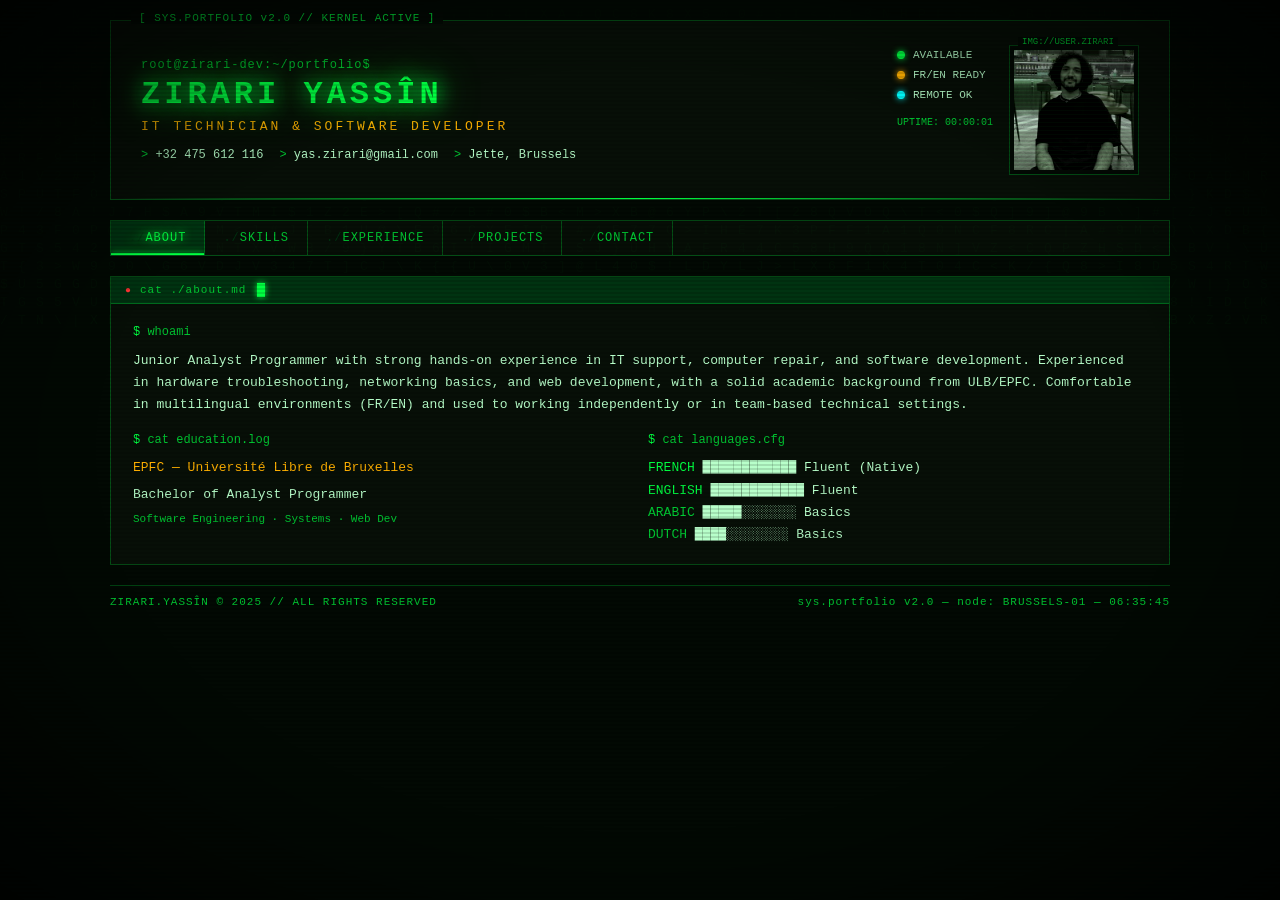
==== commit ddd97ac5: "media queries" ====
--- a/index.html
+++ b/index.html
@@ -574,13 +574,161 @@
   /* UPTIME */
   #uptime { color: var(--green-dim); }
 
-  @media (max-width: 700px) {
-    .header { grid-template-columns: 1fr; }
-    .photo-frame { display: none; }
-    .about-grid, .contact-grid { grid-template-columns: 1fr; }
-    .skill-row { grid-template-columns: 130px 1fr 32px; }
-    .name { font-size: 22px; }
-    #boot { padding: 24px; }
+  /* ── TABLET ──────────────────────────────────────── */
+  @media (max-width: 860px) {
+    .about-grid { grid-template-columns: 1fr; }
+    .contact-grid { grid-template-columns: 1fr 1fr; }
+    .skill-row { grid-template-columns: 140px 1fr 34px; }
+  }
+
+  /* ── PHONE ───────────────────────────────────────── */
+  @media (max-width: 600px) {
+
+    html, body { font-size: 13px; }
+
+    /* Boot screen */
+    #boot {
+      padding: 22px 18px;
+      justify-content: flex-start;
+      padding-top: 14vh;
+    }
+    .boot-line {
+      font-size: 11px;
+      white-space: normal;
+      word-break: break-all;
+      line-height: 1.6;
+    }
+
+    /* Main wrapper */
+    #main { padding: 12px; }
+
+    /* Header: stack vertically, photo on top */
+    .header {
+      grid-template-columns: 1fr;
+      padding: 16px 16px 14px;
+      gap: 14px;
+    }
+    .header::before {
+      font-size: 9px;
+      left: 12px;
+    }
+
+    /* Flip order: photo first on mobile */
+    .header > div:last-child {
+      order: -1;
+      flex-direction: row;
+      align-items: center;
+      gap: 14px;
+    }
+
+    .name { font-size: 20px; letter-spacing: 2px; }
+    .title-tag { font-size: 11px; letter-spacing: 1px; margin-bottom: 10px; }
+    .prompt-path { font-size: 10px; }
+
+    .contact-row {
+      flex-direction: column;
+      gap: 4px;
+      font-size: 11px;
+    }
+
+    /* Photo: smaller but visible */
+    .photo-frame {
+      width: 80px;
+      height: 80px;
+      flex-shrink: 0;
+    }
+    .photo-frame::before { font-size: 8px; }
+
+    /* Status dots: compact row */
+    .status-dots {
+      flex-direction: column;
+      gap: 5px;
+      font-size: 10px;
+    }
+    .dot-led { width: 6px; height: 6px; }
+
+    /* Nav: 2-column wrap grid */
+    .nav {
+      display: grid;
+      grid-template-columns: repeat(3, 1fr);
+      border: 1px solid var(--border);
+    }
+    .nav-btn {
+      border-right: 1px solid var(--border);
+      border-bottom: 1px solid var(--border);
+      padding: 10px 6px;
+      font-size: 10px;
+      letter-spacing: 0;
+      text-align: center;
+    }
+    .nav-btn::before { content: ''; }
+    .nav-btn:nth-child(3) { border-right: none; }
+    .nav-btn:nth-child(4),
+    .nav-btn:nth-child(5) { border-bottom: none; }
+    .nav-btn:nth-child(5) { border-right: none; }
+
+    /* Terminal windows */
+    .term-titlebar { font-size: 10px; padding: 6px 10px; }
+    .term-body { padding: 14px 14px; }
+    .cmd-line { font-size: 11px; }
+    .output-text { font-size: 12px; }
+
+    /* About grid stacked */
+    .about-grid { grid-template-columns: 1fr; gap: 14px; }
+
+    /* Skills: label stacks above bar */
+    .skill-row {
+      grid-template-columns: 1fr 28px;
+      grid-template-rows: auto auto;
+      gap: 4px 8px;
+    }
+    .skill-name {
+      grid-column: 1 / -1;
+      font-size: 11px;
+      white-space: normal;
+    }
+    .skill-bar-bg { grid-column: 1; }
+    .skill-pct    { grid-column: 2; grid-row: 2; font-size: 10px; }
+    .skill-group-title { font-size: 10px; margin-top: 14px; }
+
+    /* Experience */
+    .exp-role { font-size: 13px; }
+    .exp-company { font-size: 11px; }
+    .exp-date { font-size: 10px; }
+    .exp-bullets li { font-size: 11px; line-height: 1.6; }
+
+    /* Projects */
+    .project-card { padding: 14px 14px; }
+    .proj-title { font-size: 12px; }
+    .proj-desc { font-size: 11px; }
+    .tag { font-size: 9px; padding: 2px 6px; }
+    .project-card::before { font-size: 9px; right: 12px; }
+
+    /* Contact */
+    .contact-grid { grid-template-columns: 1fr; gap: 10px; }
+    .contact-item { padding: 12px 14px; }
+    .c-value { font-size: 12px; }
+
+    /* Footer: stack */
+    .footer {
+      flex-direction: column;
+      gap: 4px;
+      font-size: 10px;
+      text-align: center;
+    }
+  }
+
+  /* ── VERY SMALL (< 380px) ────────────────────────── */
+  @media (max-width: 380px) {
+    .name { font-size: 17px; letter-spacing: 1px; }
+    .nav { grid-template-columns: repeat(2, 1fr); }
+    .nav-btn:nth-child(3) { border-right: 1px solid var(--border); }
+    .nav-btn:nth-child(2),
+    .nav-btn:nth-child(4) { border-right: none; }
+    .nav-btn:nth-child(3),
+    .nav-btn:nth-child(4) { border-bottom: 1px solid var(--border); }
+    .nav-btn:nth-child(5) { grid-column: 1 / -1; border-right: none; border-bottom: none; }
+    .photo-frame { width: 66px; height: 66px; }
   }
 </style>
 </head>
@@ -877,6 +1025,36 @@
 // Photo injection
 document.querySelector('.photo-frame img').src = '[data-uri]';
 
+// Shorten boot lines on mobile so nothing overflows
+if(window.innerWidth < 600){
+  const lines = document.querySelectorAll('.boot-line');
+  const mob = [
+    'BIOS v2.0 // ZIRARI.SYS INIT...',
+    'Memory check......... [  OK  ]',
+    'Kernel modules....... [  OK  ]',
+    'Filesystem........... [ WARN ]',
+    'Network eth0......... [  OK  ]',
+    'SSH daemon........... [  OK  ]',
+    'User: ZIRARI......... [  OK  ]',
+    'Skills DB............ [  OK  ]',
+    'Work history......... [  OK  ]',
+    '\u00a0',
+    '\u2588\u2588\u2588\u2588\u2588\u2588\u2588\u2588  100% \u2014 READY',
+    '\u00a0',
+    'Welcome. Loading portfolio...',
+    'Launching...'
+  ];
+  lines.forEach((l, i) => {
+    if(i < mob.length){
+      if(i === lines.length - 1){
+        l.firstChild && (l.firstChild.textContent = 'Launching... ');
+      } else {
+        l.textContent = mob[i] || '\u00a0';
+      }
+    }
+  });
+}
+
 // Matrix rain
 (function(){
   const canvas = document.getElementById('matrix');
